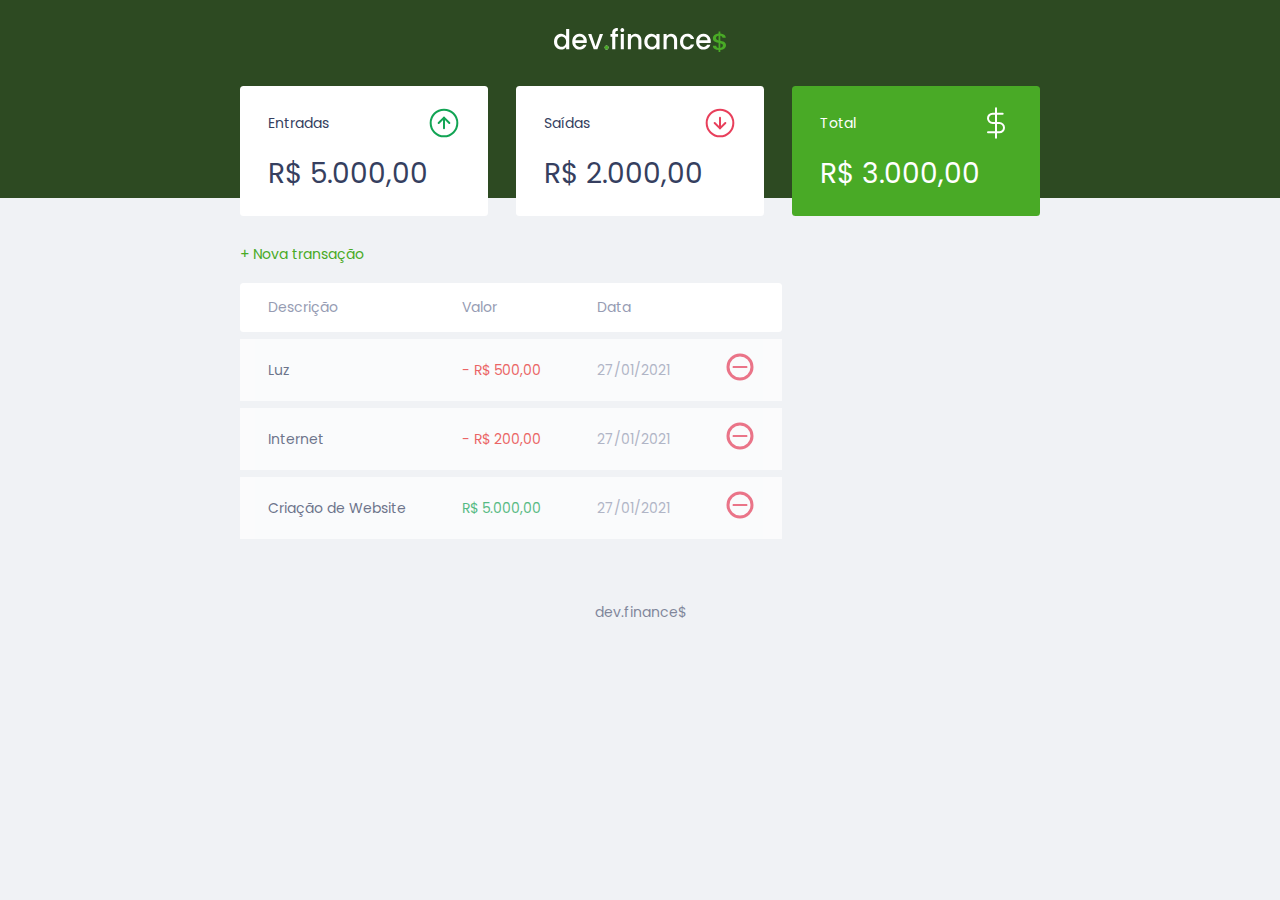
==== maratona-discovery/index.html @ 4e3bf5c8 "add" ====
<!DOCTYPE html>
<html lang="pt-br">

<head>
    <meta charset="UTF-8">
    <meta http-equiv="X-UA-Compatible" content="IE=edge">
    <meta name="viewport" content="width=device-width, initial-scale=1.0">
    <title>DevFinances</title>
    <link rel="stylesheet" href="./style.css">
    <link rel="preconnect" href="https://fonts.gstatic.com">
    <link href="https://fonts.googleapis.com/css2?family=Poppins:wght@100;200;400;500;700&display=swap" rel="stylesheet">   
</head>

<body>
    <header>
        <img src="./assets/logo.svg" alt="Logo dev Finance">
    </header>

    <main class="container">
        <section id="balance">
            <h2 class="sr-only">Balanço</h2>
            <div class="card">
                <h3>
                    <span>Entradas</span>
                    <img src="./assets/income.svg" alt="imagem de entradas">
                </h3>
                <p>
                    R$ 5.000,00
                </p>
            </div>
            <div class="card">
                <h3>
                    <span>Saídas</span>
                    <img src="./assets/expense.svg" alt="imagem de saídas">
                </h3>
                <p>
                    R$ 2.000,00
                </p>
            </div>
            <div class="card total">
                <h3>
                    <span>Total</span>
                    <img src="./assets/total.svg" alt="imagem de total">
                </h3>
                <p>
                    R$ 3.000,00
                </p>
            </div>
        </section>

        <section id="transaction">
            <h2 class="sr-only">Transações</h2>
            <a href="#" class="button new">+ Nova transação</a>
            <table id="data-table">
                <thead>
                    <tr>
                        <th>Descrição</th>
                        <th>Valor</th>
                        <th>Data</th>
                        <th></th>

                    </tr>
                </thead>
                <tbody>
                    <tr>
                        <td class="description">Luz</td>
                        <td class='expense'>- R$ 500,00</td>
                        <td class="date">27/01/2021</td>
                        <td><img src="./assets/minus.svg" alt="remover transação"></td>
                    </tr>
                    <tr>
                        <td class="description">Internet</td> 
                        <td class='expense'>- R$ 200,00</td>
                        <td class="date">27/01/2021</td>
                        <td><img src="./assets/minus.svg" alt="remover transação"></td>

                    </tr>
                    <tr>
                        <td class="description">Criação de Website</td>
                        <td class="income"> R$ 5.000,00</td>
                        <td class="date">27/01/2021</td>
                        <td><img src="./assets/minus.svg" alt="remover transação"></td>

                    </tr>
                </tbody>
            </table>
        </section>

    </main>


    <footer>dev.finance$ </footer>
</body>

</html>
---- maratona-discovery/style.css ----
:root{
    --dark-blue: #363f5f;
}
*{
    margin: 0;
    padding: 0;
    box-sizing: border-box;    
}
html{
    font-size: 93.75% /*15px*/;
}

body{
    background: #f0f2f5;
    font-family: 'Poppins', sans-serif;
}
/*screen reader*/
.sr-only{
    position: absolute;
    width: 1px;
    height: 1px;
    padding: 0;
    margin: -1px;
    overflow: hidden;
    clip: rect(0,0,0,0);
    white-space: nowrap;
    border-width: 0;
}

.container{
    width: min(90vw, 800px) ;
    margin: auto;
}

/*Tittles*/
 h2{
     margin-top: 3.2rem;
     margin-bottom: 0.8rem;
     color: var(--dark-blue);

     font-weight: norma l;
 }
 /*Links anda buttons*/
.button.new{
    display: inline-block;
    margin-bottom: .8rem;
}
 a {
     color: #49AA26;
     text-decoration: none;

 }
 a:hover{
    color: #3dd705;

 }
/*HEADER =================*/

header{
    background: #2d4a22;
    padding: 2rem 0 10rem;
    text-align: center;
}

header h1#logo{
    color: #fff;
    font-weight: 100;

}

/*BALANCE =======================*/

#balance{
    margin-top: -8rem;
}

#balance h2{
    color: #fff;
    margin-top: 0;
}


/*CARDS =================*/
.card{
    background: #fff;
    padding: 1.5rem 2rem;
    border-radius: 0.25rem;
    
    margin-bottom: 2rem;

    color: var(--dark-blue);
    

}

.card h3{
    font-weight: normal;
    font-size: 1rem;
    display: flex;
    align-items: center;
    justify-content: space-between;
    
}

.card p{
    font-size: 2rem;
    line-height: 3rem;

    margin-top: 1rem;
}

.card.total{
    background: #49aa26;
    color: white;
}
/*TABLE =======================*/
#data-table {
    display: block;
    width: 100%;
    border-spacing: 0 0.5rem;
    color: #969cb3;

    overflow-x:auto ;
}

table thead tr th:first-child,
table tbody td td:first-child
{
    border-radius: 0.25rem 0 0 0.25rem;
}
table thead tr th:last-child,
table tbody td td:last-child{
    border-radius: 0 0.25rem 0.25rem 0;
}

table th{
    background: white;

    font-weight: normal;
    padding: 1rem 2rem;
    
    text-align: left;
   
}
table tbody tr{
    opacity: 0.7;
}

table tbody tr:hover{
    opacity: 1;
}

table td{
    background: white;
    padding: 1rem 2rem;
    
    font-weight: normal;
}

td.description{
    color: var(--dark-blue);
}

td.income{
    color: #12a453;
}

td.expense {
    color: #e92929;
}

/*FOOTER =======================*/

footer{
    text-align: center;
    padding: 4rem 0 2rem;

    
    color: var(--dark-blue);

    opacity: 0.6;
}

/* Responsive */

@media (min-width: 800px){
    html{
        font-size: 87.5%;
    }

    #balance{
        display: grid;
        grid-template-columns: 1fr 1fr 1fr;
        gap: 2rem;
    }
}
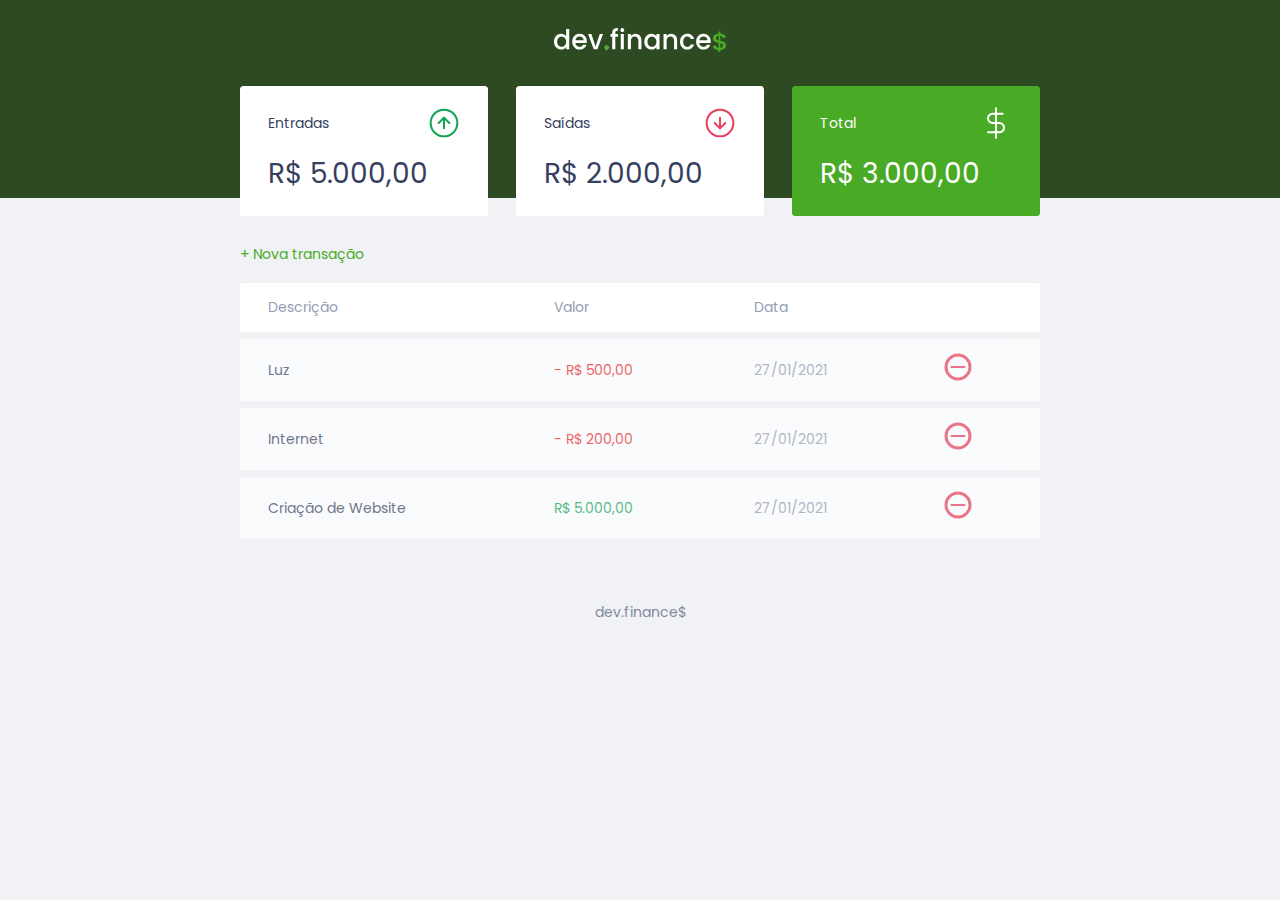
==== commit 0dc2f041: "atualiza aplicação" ====
--- a/maratona-discovery/index.html
+++ b/maratona-discovery/index.html
@@ -8,6 +8,7 @@
     <title>DevFinances</title>
     <link rel="stylesheet" href="./style.css">
     <link rel="preconnect" href="https://fonts.gstatic.com">
+    <script src="./script.js"></script>
     <link href="https://fonts.googleapis.com/css2?family=Poppins:wght@100;200;400;500;700&display=swap" rel="stylesheet">   
 </head>
 
@@ -50,7 +51,7 @@
 
         <section id="transaction">
             <h2 class="sr-only">Transações</h2>
-            <a href="#" class="button new">+ Nova transação</a>
+            <a href="#" onclick="Modal.open()" class="button new">+ Nova transação</a>
             <table id="data-table">
                 <thead>
                     <tr>
@@ -87,9 +88,49 @@
         </section>
 
     </main>
+    <div class="modal-overlay">
+        <div class="modal">
+            <div id="form">
+                <h2>Nova Transação</h2>
+                <form action="">
+                    <div class="input-group">
+                        <label class="sr-only" for="description">Descrição</label>
+                        <input 
+                            type="text"
+                            placeholder="Descrição" 
+                            id="description" 
+                            name="description">
+                    </div>
+                    <div class="input-group">
+                        <label class="sr-only" for="amount">Valor</label>
+                        <input 
+                            type="number"
+                            step="0.01"
+                            placeholder="0,00" 
+                            id="amount" 
+                            name="amount">
+                        <small>Use o sinal - (negativo) para despesas e , (vírgula) para casas decimais</small>
+                    </div>
+                    <div class="input-group">
+                        <label class="sr-only" for="data">Data</label>
+                        <input 
+                            type="date"
+                            placeholder="01/01/2021" 
+                            id="data" 
+                            name="data">
+                    </div>
+                    <div class="input-group actions">
+                        <a href="#" onclick="Modal.close()" class="button cancel">Cancelar</a>
+                        <button>Salvar</button>
+                    </div>
+                </form>
+            </div>
+        </div>
+    </div>
 
-
+    
     <footer>dev.finance$ </footer>
+   
 </body>
 
 </html>--- a/maratona-discovery/style.css
+++ b/maratona-discovery/style.css
@@ -54,6 +54,38 @@
     color: #3dd705;
 
  }
+
+ button{
+     width: 100%;
+     height: 50px;
+     border: none;
+     color: white;
+
+     background-color: #49AA26;
+     padding: 0;
+     border-radius: 0.25rem;
+
+     cursor: pointer;
+ }
+
+ button:hover{
+     background-color:#3dd705 ;
+ }
+
+ .button.cancel{
+     color:#e92929 ;
+     border: 2px #e92929 solid;
+     border-radius: 0.25rem;
+     height: 50px;
+     display: flex;
+     align-items: center;
+     justify-content: center;
+     opacity: 0.6;
+ }
+
+ .button.cancel:hover{
+     opacity: 1;
+ }
 /*HEADER =================*/
 
 header{
@@ -114,13 +146,17 @@
     color: white;
 }
 /*TABLE =======================*/
+#transaction{
+    display: block;
+    overflow-x:auto ;
+
+
+}
 #data-table {
-    display: block;
     width: 100%;
     border-spacing: 0 0.5rem;
     color: #969cb3;
 
-    overflow-x:auto ;
 }
 
 table thead tr th:first-child,
@@ -167,6 +203,73 @@
 
 td.expense {
     color: #e92929;
+}
+
+/* Modal */
+
+.modal-overlay{
+    width: 100%;
+    height: 100%;
+
+    background-color: rgba(0, 0,0, 0.7);
+    position: fixed;
+    top: 0;
+
+    display: flex;
+    align-items: center;
+    justify-content: center;
+
+    opacity: 0;
+    visibility: hidden;
+}
+
+.modal-overlay.active{
+    opacity: 1;
+    visibility: visible;
+}
+
+.modal{
+    background-color: #f0f2f5;
+    padding: 2.4rem;
+   
+}
+
+/* form */
+
+#form{
+    max-width: 500px;
+    
+}
+
+#form h2{
+    margin-top: 0;
+}
+
+input{
+    border: none;
+    border-radius: 0.2rem;
+
+    padding: 0.8rem;
+    width: 100%;
+}
+
+.input-group{
+    margin-top: 0.8rem;
+}
+
+.input-group small{
+    opacity: 0.4;
+}
+
+.input-group.actions {
+    display: flex;
+    justify-content: space-between;
+    align-items: center;
+}
+
+.input-group.actions .button,
+.input-group.actions button{
+    width: 48%;
 }
 
 /*FOOTER =======================*/
